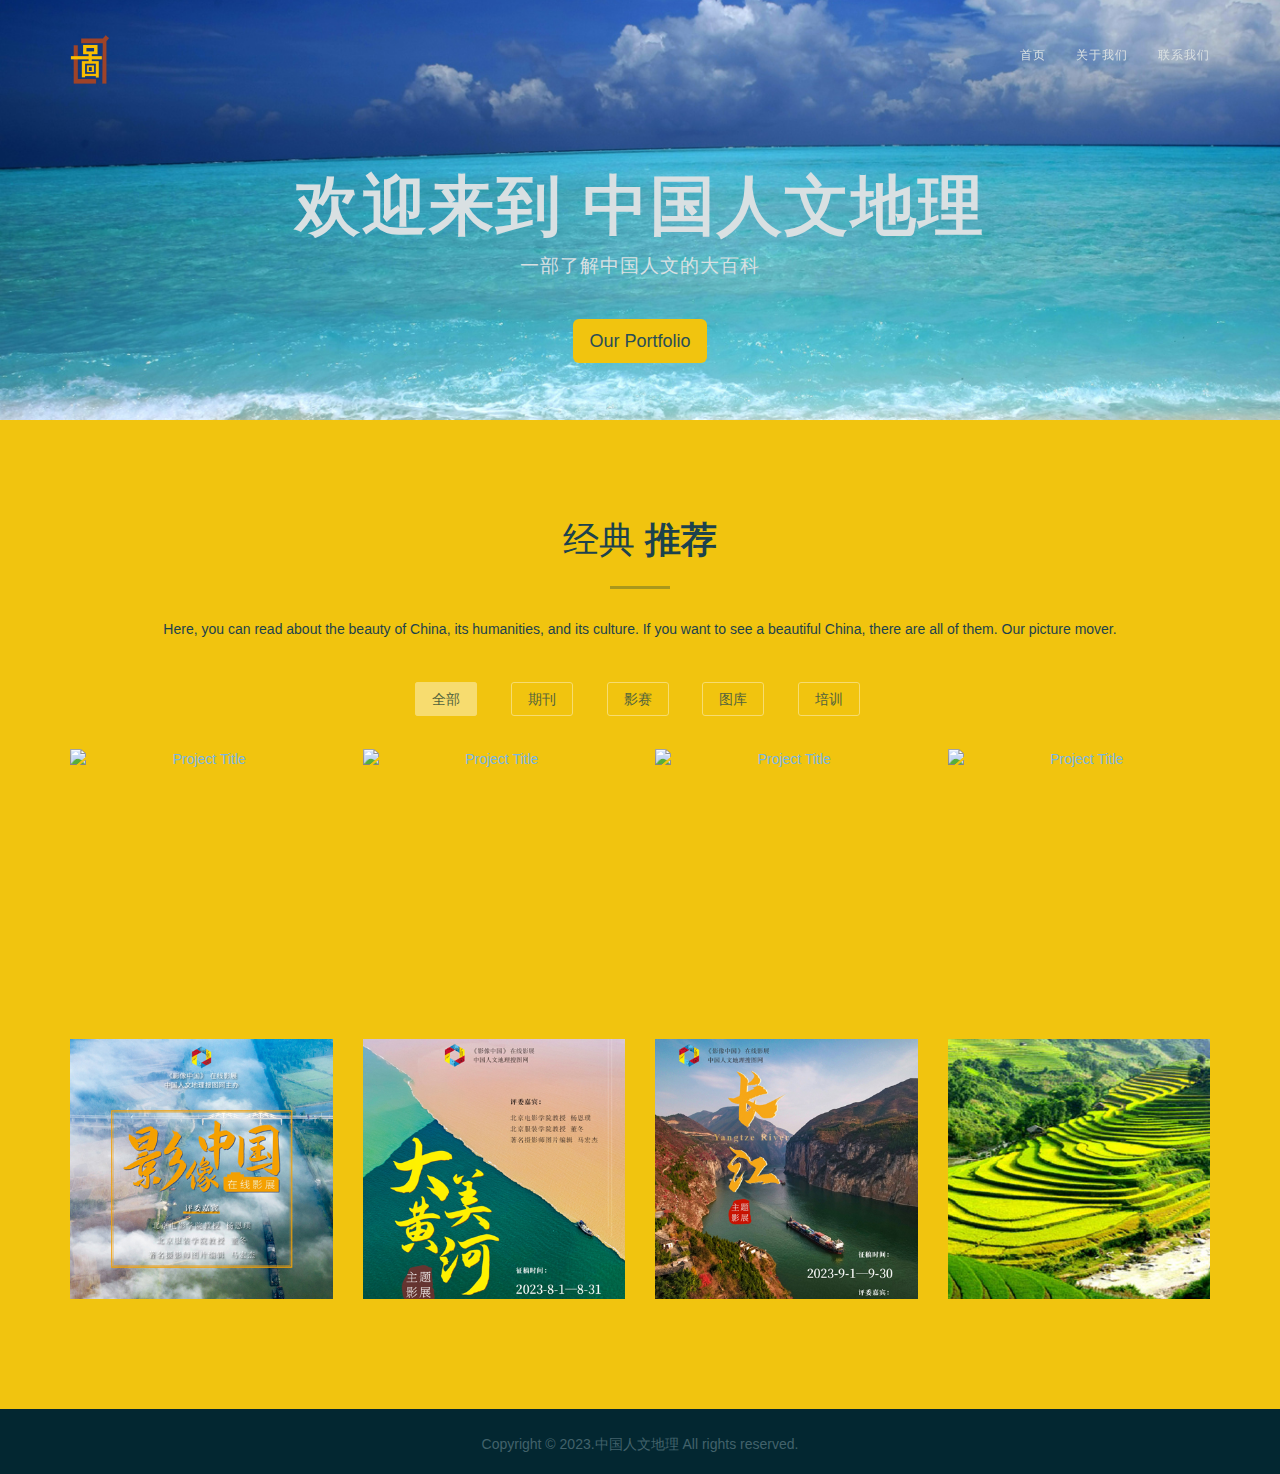
==== index.html @ 5edcfc25 "Add files via upload" ====
<!DOCTYPE html>
<html lang="en">
<head>
    <meta charset="utf-8" />
    <meta http-equiv="X-UA-Compatible" content="IE=edge" />
    <meta name="viewport" content="width=device-width, initial-scale=1" />
    <meta name="description" content="Free Responsive Html5 Templates">
    <meta name="author" content="">

    <title>中国人文地理</title>

    <!-- Bootstrap Core CSS -->
    <link href="css/bootstrap.min.css" rel="stylesheet">

    <!-- Custom CSS -->
    <link rel="stylesheet" href="css/style.css">
	<link rel="stylesheet" type="text/css" href="css/animate.min.css">
	
	<!-- Custom Fonts -->
    <link href="font-awesome/css/font-awesome.min.css" rel="stylesheet" type="text/css">
	
    <!-- HTML5 Shim and Respond.js IE8 support of HTML5 elements and media queries -->
    <!-- WARNING: Respond.js doesn't work if you view the page via file:// -->
    <!--[if lt IE 9]>
        <script src="js/html5shiv.js"></script>
        <script src="js/respond.min.js"></script>
    <![endif]-->
</head>
	
<body>
	<!-- /////////////////////////////////////////Navigation -->
    <nav id="menu" class="navbar navbar-default navbar-fixed-top">
		<div class="container"> 
			<!-- Brand and toggle get grouped for better mobile display -->
			<div class="navbar-header">
			  <button type="button" class="navbar-toggle collapsed" data-toggle="collapse" data-target="#bs-example-navbar-collapse-1"> <span class="sr-only">Toggle navigation</span> <span class="icon-bar"></span> <span class="icon-bar"></span> <span class="icon-bar"></span> </button>
			  <a class="navbar-brand" href="index.html"><i><img src="images/logo.png" style="width: 40px; height: 49px;"></i> </a> 
			</div>
			<!-- Collect the nav links, forms, and other content for toggling -->
			<div class="collapse navbar-collapse" id="bs-example-navbar-collapse-1">
			  <ul class="nav navbar-nav navbar-right" style="padding-top:10px ">
				<li><a href="index.html" class="page-scroll">首页</a></li>
				<li><a href="about.html" class="page-scroll">关于我们</a></li>
				<li><a href="contact.html" class="page-scroll">联系我们</a></li>
			  </ul>
			</div>
			<!-- /.navbar-collapse --> 
		</div>
		<!-- /.container-fluid --> 
	</nav>
	<!-- Navigation -->
	<!-- /////////////////////////////////////////Header -->
	<header class="text-center" name="home">
		<div class="intro-text">
			<h1 class="wow fadeInDown">欢迎来到 <strong><span class="color">中国人文地理</span></strong></h1>
			<p class="wow fadeInDown"  id="con1234">一部了解中国人文的大百科</p>
			<a href="#" class="btn btn-default btn-lg page-scroll wow fadeInUp" data-wow-delay="200ms">Our Portfolio</a> 
		</div>
	</header>
	<!-- Header -->
	
	<div id="page-content" class="index-page">
		<!-- ////////////Content Box 01 -->
		<section id="" class="box-content box-style text-center">
			<div class="container">
				<!--经典推荐板块标题-->
				<div class="row heading wow fadeInDown">
					<div class="col-lg-12">
						<h2>经典 <strong>推荐</strong></h2>
					  <hr>
					  <div class="clearfix"></div>
					  <p>Here, you can read about the beauty of China, its humanities, and its culture. If you want to see a beautiful China, there are all of them. Our picture mover.</p>
					</div>
				</div>
				<!--分类-->
				<div class="categories">
				  <ul class="cat">
					<li>
						<ol class="type list-inline">
							<li><a href="index.html#con1234"  class="active" style="display: no0ne;">全部</a></li>
							<li><a href="home-Journal.html#con1234">期刊</a></li>
							<li><a href="home-races.html#con1234">影赛</a></li>
							<li><a href="home-gallery.html#con1234" >图库</a></li>
							<li><a href="home-training.html#con1234" >培训</a></li>
						</ol>
					</li>
				  </ul>
				  <div class="clearfix"></div>
				</div>
				<!--内容-->
				<div class="row">
					<!--期刊-->
					<div class="col-sm-6 col-md-3 col-lg-3 dubai">
					  <div class="portfolio-item wow fadeInUp" data-wow-delay="800ms">
						<div class="hover-bg"> <a href="images/banzhuangshan.pdf" class="portfolio-link" data-toggle="modal" target="_blank">
						  <div class="hover-text">
							<h4>板状山</h4>
							点击查看详情
							<div class="clearfix"></div>
							<i class="fa fa-plus"></i> </div>
						  <img src="images/01.png" class="img-responsive" alt="Project Title"> </a>
						</div>
					  </div>
					</div>
					<div class="col-sm-6 col-md-3 col-lg-3 dubai">
					  <div class="portfolio-item wow fadeInUp" data-wow-delay="1000ms">
						<div class="hover-bg"> <a href="images/akesai.pdf" class="portfolio-link" data-toggle="modal" target="_blank">
						  <div class="hover-text">
							<h4>阿克塞</h4>
							点击查看详情
							<div class="clearfix"></div>
							<i class="fa fa-plus"></i> </div>
						  <img src="images/02.png" class="img-responsive" alt="Project Title"> </a> </div>
					  </div>
					</div>
					<div class="col-sm-6 col-md-3 col-lg-3 dubai">
					  <div class="portfolio-item wow fadeInUp" data-wow-delay="1200ms">
						<div class="hover-bg"> <a href="images/keping.pdf" class="portfolio-link" data-toggle="modal" target="_blank">
						  <div class="hover-text">
							<h4>新疆柯坪</h4>
						   点击查看详情
							<div class="clearfix"></div>
							<i class="fa fa-plus"></i> </div>
						  <img src="images/03.png" class="img-responsive" alt="Project Title"> </a> </div>
					  </div>
					  
					</div>
					<div class="col-sm-6 col-md-3 col-lg-3 dubai">
					  <div class="portfolio-item wow fadeInUp" data-wow-delay="1200ms">
						<div class="hover-bg"> <a href="images/hongjiang.pdf" class="portfolio-link" data-toggle="modal" target="_blank">
						  <div class="hover-text">
							<h4>千年洪江</h4>
						   点击查看详情
							<div class="clearfix"></div>
							<i class="fa fa-plus"></i> </div>
						  <img src="images/04.png" class="img-responsive" alt="Project Title"> </a> </div>
					  </div>
					  
					</div>
					<!--影赛-->
					<div class="col-sm-6 col-md-3 col-lg-3 maldives">
					  <div class="portfolio-item wow fadeInUp" data-wow-delay="2000ms">
						<div class="hover-bg"> <a href="https://mp.weixin.qq.com/s/OMjTREZGO7NLNb_lqwXRsg" class="portfolio-link" data-toggle="modal" target="_blank">
						  <div class="hover-text">
							<h4>影像中国</h4>
							点击查看详情
							<div class="clearfix"></div>
							<i class="fa fa-plus"></i> </div>
						  <img src="images/04.jpg" class="img-responsive" alt="Project Title"> </a> </div>
					  </div>
					</div>
					<div class="col-sm-6 col-md-3 col-lg-3 maldives">
					  <div class="portfolio-item wow fadeInUp" data-wow-delay="2200ms" >
						<div class="hover-bg"> <a href="https://mp.weixin.qq.com/s/vfjtglxXBToI_3zAjSs1XA" class="portfolio-link" data-toggle="modal" target="_blank">
						  <div class="hover-text">
							<h4>大美中国</h4>
							点击查看详情
							<div class="clearfix"></div>
							<i class="fa fa-plus"></i> </div>
						  <img src="images/05.jpg" class="img-responsive" alt="Project Title"> </a> </div>
					  </div>
					  <div class="portfolio-item wow fadeInUp" data-wow-delay="2200ms" style="display: none;">
						<div class="hover-bg"> <a href="#portfolioModal11" class="portfolio-link" data-toggle="modal">
						  <div class="hover-text">
							<h4>Project Title</h4>
							Web Design
							<div class="clearfix"></div>
							<i class="fa fa-plus"></i> </div>
						  <img src="images/11.jpg" class="img-responsive" alt="Project Title"> </a> </div>
					  </div>
					</div>
					<div class="col-sm-6 col-md-3 col-lg-3 maldives">
					  <div class="portfolio-item wow fadeInUp" data-wow-delay="2400ms" >
						<div class="hover-bg"> <a href="https://mp.weixin.qq.com/s/NT1pnvYKmKYVOS2mfL1WcQ" class="portfolio-link" data-toggle="modal" target="_blank">
						  <div class="hover-text">
							<h4>第三期人文地理影像展开始啦</h4>
							点击查看详情
							<div class="clearfix"></div>
							<i class="fa fa-plus"></i> </div>
						  <img src="images/06.jpg" class="img-responsive" alt="Project Title"> </a> </div>
					  </div>
						
					  <div class="portfolio-item wow fadeInUp" data-wow-delay="2400ms" style="display: none;">
						<div class="hover-bg"> <a href="#portfolioModal12" class="portfolio-link" data-toggle="modal">
						  <div class="hover-text">
							<h4>Project Title</h4>
							Web Design
							<div class="clearfix"></div>
							<i class="fa fa-plus"></i> </div>
						  <img src="images/12.jpg" class="img-responsive" alt="Project Title"> </a> </div>
					  </div>
					</div>
					<!--77-->
					<div class="col-sm-6 col-md-3 col-lg-3 sapa">
					  <div class="portfolio-item wow fadeInUp" data-wow-delay="1400ms">
						<div class="hover-bg"> <a href="#portfolioModal7" class="portfolio-link" data-toggle="modal">
						  <div class="hover-text">
							<h4>Project Title</h4>
							App Development, Branding
							<div class="clearfix"></div>
							<i class="fa fa-plus"></i> </div>
						  <img src="images/07.jpg" class="img-responsive" alt="Project Title"> </a> </div>
					  </div>
					</div>
				</div>
			</div>
		</section>
	</div>
	<!-- /////////////////////////////////////////Footer -->
	<footer>
		<div id="footer">
			<div class="container">
				<p>Copyright &copy; 2023.中国人文地理  All rights reserved.</p>
			</div>
		</div>
	</footer>
	<!-- Footer -->
	
	<!-- Portfolio Modal 7 -->
<div class="portfolio-modal modal fade" id="portfolioModal7" tabindex="-1" role="dialog" aria-hidden="true">
  <div class="modal-content">
    <div class="close-modal" data-dismiss="modal">
      <div class="lr">
        <div class="rl"> </div>
      </div>
    </div>
    <div class="container">
      <div class="row">
        <div class="col-lg-8 col-lg-offset-2">
          <div class="modal-body"> 
            <!-- Project Details Go Here -->
            <h2>Project Title</h2>
            <p class="item-intro">Lorem ipsum dolor sit amet consectetur.</p>
            <img class="img-responsive img-centered" src="images/07-preview.jpg" alt="">
            <p>Lorem ipsum dolor sit amet, sea essent iisque iudicabit te, pro no justo delicata inimicus, et oblique docendi laboramus eum. Ei minim fabulas pertinacia pro, graeco urbanitas reformidans quo id. Error congue tacimates ei vis, facer facete ius cu, audiam prodesset pri ut. Id semper fuisset vel, has dolorum menandri eu.</p>
            <ul class="list-inline">
              <li><strong>Client</strong>: John Doe</li>
              <li><strong>Category</strong>: Web Design</li>
            </ul>
            <button type="button" class="btn btn-primary" data-dismiss="modal"><i class="fa fa-times"></i> Close Project</button>
          </div>
        </div>
      </div>
    </div>
  </div>
</div>
	
	<!-- jQuery (necessary for Bootstrap's JavaScript plugins) --> 
<script type="text/javascript" src="js/jquery-2.1.1.js"></script> 
<!-- Include all compiled plugins (below), or include individual files as needed --> 
<script type="text/javascript" src="js/--bootstrap.min.js"></script> 
<script type="text/javascript" src="js/--SmoothScroll.js"></script> 
<script type="text/javascript" src="js/--wow.min.js"></script> 
<script type="text/javascript" src="js/jquery.isotope.js"></script> 
<script type="text/javascript" src="js/main.js"></script>

</body>
</html>
---- css/style.css ----
@import url(http://fonts.googleapis.com/css?family=Rock+Salt);
 @import url(http://fonts.googleapis.com/css?family=Dancing+Script);
 /* ---------------------------------------------------------------------------- */
/* ------------------------------------Html-Body------------------------------- */
/* ---------------------------------------------------------------------------- */
html, body {width:100%; padding:0; margin:0;}
body {color: #1c424d;font-family: "Roboto Slab","Helvetica Neue",Helvetica,Arial,sans-serif;}

/* ---------------------------------------------------------------------------- */
/* ---------------------------------------------------------------------------- */
/* ---------------------------------------------------------------------------- */
html { -webkit-text-size-adjust: none;}
.video embed,.video object,.video iframe { width: 100%;  height: auto;}
img{max-width:100%;	height: auto;width: auto\9; /* ie8 */}

a {color: #79b6e4;-webkit-transition: all .2s ease-in-out;-moz-transition: all .2s ease-in-out;transition: all .2s ease-in-out;}
a:hover, a:focus {
	text-decoration: none;
	color: #f1c40f;
}

h1 {font-weight: 700;}
h1 strong {font-weight: 900;}
h2 {font-size: 36px;margin: 0;}
h3 {font-size: 16px;font-weight: 700;}
h5 {text-transform: uppercase;font-weight: 700;line-height: 20px;}

h1,
h2,
h3,
h4,
h5,
h6 {text-transform: uppercase;font-family: Montserrat,"Helvetica Neue",Helvetica,Arial,sans-serif;font-weight: 700;}

ul, ol {list-style: none;}

input:not([type]), input[type="color"], input[type="email"], input[type="number"], input[type="password"], input[type="tel"], input[type="url"], input[type="text"], input[type="search"], textarea, .form-control, select {
    border-radius: 0 0 0 0;
    box-shadow: none;
    color: #333;
    display: block;
    font-size: 15px;
    font-weight: normal;
    height: 40px;
    line-height: 1.2;
    margin: 10px 0;
    outline: medium none;
    padding: 7px 10px 4px;
    transition: border-color 0.2s ease-in-out 0s, color 0.2s ease-in-out 0s;
    width: 100%;
	background-color: transparent;
    border: 2px solid #444444;
}

.img-centered {margin: 0 auto;}
.tlinks{text-indent:-9999px;height:0;line-height:0;font-size:0;overflow:hidden;}
.clear{content: "\0020"; display: block; height: 0; clear: both; visibility: hidden; }
.clearfix:after, .clearfix:before{clear: both; content: '\0020'; display: block; visibility: hidden; width: 0; height: 0;}

/* --Line-- */
hr {height: 3px;width: 60px;position: relative;background: #626a29;border: 0;margin-bottom: 30px;}


/* ---------------------------------------------------------------------------- */
/* ---------------------------------Header+Nav--------------------------------- */
/* ---------------------------------------------------------------------------- */
#menu {padding: 20px;transition: all 0.8s;}
#menu.navbar-default {background-color: rgba(248, 248, 248, 0);border: none;}
#menu a.navbar-brand {text-transform: uppercase;font-size: 22px;color: #d9e0e2;font-weight: 700;letter-spacing: 1px;}
#menu a.navbar-brand i.fa {color: #f3ca27;}
#menu.navbar-default .navbar-nav > li > a {text-transform: uppercase;color: #d9e0e2;font-size: 12px;letter-spacing: 1px;}
#menu.navbar-default .navbar-nav > li > a:hover {color: #f3ca27;}
.on {background-color: #032731 !important;padding: 0 !important;}

.navbar-default .navbar-nav > .active > a, 
.navbar-default .navbar-nav > .active > a:hover, 
.navbar-default .navbar-nav > .active > a:focus {color: #f3ca27 !important;background-color: transparent;}
.navbar-toggle {border-radius: 0;}

.navbar-default .navbar-toggle:hover, 
.navbar-default .navbar-toggle:focus {background-color: #f3ca27;border: none;}
.navbar-default .navbar-toggle:hover>.icon-bar {background-color: #FFF;}

/* Home Style */
header {background: url(../images/header-bg.jpg) no-repeat center center;background-size: cover;color: #d9e0e2;position: relative;height: 420px;}
header p {color: #d9e0e2;font-size: 19px;margin-bottom: 40px;text-transform: uppercase;letter-spacing: 1px;}
.intro-text {position: relative;padding-top: 150px;padding-right: 0;padding-left: 0;padding-bottom: 50px;}
.intro-text h1 {font-size: 65px;text-transform: uppercase;color: #d9e0e2;letter-spacing: 2px;}	

/* ---------------------------------------------------------------------------- */
/* -------------------------------------Content-------------------------------- */
/* ---------------------------------------------------------------------------- */
#page-content{}
#page-content.index-page {}

/* ---HomePage--- */
.box-content,
article {padding: 100px 0;}
.heading{padding: 20px 0 30px;}
.heading h2{font-weight: 400;margin-bottom: 26px;}

.box-content.box-style {}
.box-content.box-style{padding: 80px 0;background: #F1C40F;}
.box-content.box-style i.fa {font-size: 30px;padding: 5px;color: #f1c40f;}
.box-content.box-style hr {background: #a9971c;}

/* ---------------------------------------------------------------------------- */
/* ------------------------------Welcome(box-1)------------------------------- */
/* ---------------------------------------------------------------------------- */

.categories {padding-bottom: 30px;text-align: center;}

ul.cat{margin: 0;padding: 0;}
ul.cat li {display: inline-block;}
ol.type li {margin: 10px 0 10px 20px;}
ol.type li:first-child {margin-left: 0;}
ol.type li a {color: #51633d;border: 1px solid #f7dc6f;padding: 8px 16px;border-radius: 3px;}
ol.type li a.active {background: #f7dc6f;}
ol.type li a:hover {background: #f7dc6f;}

.isotope-item {z-index: 2}
.isotope-hidden.isotope-item {z-index: 1}
.isotope, .isotope .isotope-item {-webkit-transition-duration: 0.8s;-moz-transition-duration: 0.8s;transition-duration: 0.8s;}
.isotope-item {margin-right: -1px;-webkit-backface-visibility: hidden;backface-visibility: hidden;}
.isotope {-webkit-backface-visibility: hidden;backface-visibility: hidden;-webkit-transition-property: height, width;-moz-transition-property: height, width;transition-property: height, width;}
.isotope .isotope-item {-webkit-backface-visibility: hidden;backface-visibility: hidden;-webkit-transition-property: -webkit-transform, opacity;-moz-transition-property: -moz-transform, opacity;transition-property: transform, opacity;}


.hover-bg .hover-text {position: absolute;text-align: center;margin: 0 auto;color: #c0cbce;background: rgba(3, 46, 58, 0.8);padding: 25% 0;height: 100%;width: 100%;opacity: 0;transition: all 0.5s;}
.hover-bg .hover-text>h4 {opacity: 0;-webkit-transform: translateY(100%);transform: translateY(100%);transition: all 0.3s;font-size: 20px;}
.hover-bg:hover .hover-text>h4 {opacity: 1;-webkit-backface-visibility: hidden;-webkit-transform: translateY(0);transform: translateY(0);}
.hover-bg .hover-text>i {opacity: 0;-webkit-transform: translateY(0);transform: translateY(0);transition: all 0.3s;}
.hover-bg:hover .hover-text>i {opacity: 1;-webkit-backface-visibility: hidden;-webkit-transform: translateY(100%);transform: translateY(100%);}
.hover-bg:hover .hover-text {opacity: 1;}
.portfolio-modal .modal-content {padding: 100px 0;min-height: 100%;border: 0;border-radius: 0;text-align: center;background-clip: border-box;-webkit-box-shadow: none;box-shadow: none;background: #f1c40f;}
.portfolio-item {margin-bottom: 30px;}
.portfolio-item .hover-bg {height: 260px;overflow: hidden;position: relative;}
.portfolio-modal .modal-content h2 {margin-bottom: 15px;font-size: 2.5em;}
.portfolio-modal .modal-content p {margin-bottom: 30px;}
.portfolio-modal .modal-content p.item-intro {margin: 10px 0 30px;font-size: 14px;font-style: italic;}
.portfolio-modal .modal-content ul.list-inline {margin-top: 0;margin-bottom: 30px;}
.portfolio-modal .modal-content img {margin-bottom: 30px;}
.portfolio-modal .close-modal {position: absolute;top: 25px;right: 25px;width: 75px;height: 75px;background-color: transparent;cursor: pointer;}
.portfolio-modal .close-modal:hover {opacity: .3;}
.portfolio-modal .close-modal .lr {z-index: 1051;width: 1px;height: 75px;margin-left: 35px;background-color: #222;-webkit-transform: rotate(45deg);-ms-transform: rotate(45deg);transform: rotate(45deg);}
.portfolio-modal .close-modal .lr .rl {z-index: 1052;width: 1px;height: 75px;background-color: #222;-webkit-transform: rotate(90deg);-ms-transform: rotate(90deg);transform: rotate(90deg);}
.portfolio-modal .btn-primary {color: #a7b6ba;background-color: #1d434e;border-color: #1d434e;}
.portfolio-modal .btn-primary:hover, 
.portfolio-modal .btn-primary:focus, 
.portfolio-modal .btn-primary.focus, 
.portfolio-modal .btn-primary:active, 
.portfolio-modal .btn-primary.active {color: #a7b6ba;background-color: #032e3a;border-color: #032e3a;}

/* ----------------- */
/* ---MainContent--- */
#main-content {background: #fff;}

article{padding: 70px 0 70px;}
article:after, article:before{clear: both; content: '\0020'; display: block; visibility: hidden; width: 0; height: 0;}
article img{max-height: 400px;width: 100%; border: none;}
article .art-header{}
article .art-content{padding: 40px ;}
article .art-content blockquote {border-left: 3px solid #1c7791;font-size: 18px;margin: 0 50px;font-style: italic;color: #666;padding-left: 20px;}
article .art-content ol {float: left;text-align: justify;margin: 10px 50px;font-size: 16px;list-style-type: circle;}

article .entry-title {margin: 0 0 20px;text-align: center;}
article  h1.entry-title{line-height: 1.2;font-size: 38px;}
article h2{line-height: 1.1;font-size: 20px;margin: 0;}
article .info a{ color: #BE0A0A;}
article .info a:hover{ text-decoration: underline;}
/* ---------------------------------------------------------------------------- */
/* -------------------------------------Footer--------------------------------- */
/* ---------------------------------------------------------------------------- */
#footer {background: #032731;padding: 15px 0 10px 0;color: #42626b;text-align: center;}
#footer p {margin-top: 10px;}

/* ---------------------------------------------------------------------------- */
/* ------------------------------------Button---------------------------------- */
/* ---------------------------------------------------------------------------- */
.btn:active,
.btn.active {background-image: none;outline: 0;-webkit-box-shadow: none;box-shadow: none;}

a:focus, 
.btn:focus, 
.btn:active:focus, 
.btn.active:focus, 
.btn.focus, 
.btn:active.focus, 
.btn.active.focus {outline: none;outline-offset: none;}

.btn-default {color: #294d57;font-family: 'Open Sans', sans-serif;background-color: #f1c40f;border: 0;margin: 0 8px;font-size: 18px;transition: all 0.5s;}
.btn-default:hover, 
.btn-default:focus, 
.btn-default.focus, 
.btn-default:active, 
.btn-default.active {background-color: #c1a618;}

/* ---------------------------------------------------------------------------- */
/* -------------------------------------Contact-------------------------------- */
/* ---------------------------------------------------------------------------- */
#contact_form {padding:25px;}

#ff label {cursor:pointer;margin:px 0;display:block;font-weight:bold;}
#ff input {display:block;width:100%;color:#000;padding:10px;margin: 5px 0 25px 0;}
#ff textarea {display:block;width:100%;height:180px;background-color:#fff; color:#000;padding:10px;margin: 5px 0 25px 0;}

#ff .sendButton {border: none;cursor:pointer;background-color: #000;-webkit-border-radius:3px;-moz-border-radius:3px;border-radius:3px;;width:100px;color:#ffffff;}
#ff .sendButton:hover {background-color: #333;}

/* ---------------------------------------------------------------------------- */
/* --------------------------------Google-Map---------------------------------- */
/* ---------------------------------------------------------------------------- */
.maps iframe{
    pointer-events: none;
}

/* ---------------------------------------------------------------------------- */
/* --------------------------------Responsive---------------------------------- */
/* ---------------------------------------------------------------------------- */
@media (max-width: 768px) {
	.content {
		padding: 40% 0 0;
	}
	header p {font-size: 15px;margin-bottom: 30px;}
.intro-text {position: relative;padding-top: 120px;padding-bottom: 40px;}
.intro-text h1 {font-size: 45px;}	
}

@media (max-width: 603px) {
	#menu.navbar-default {
		background-color: rgba(0, 0, 0, 0.7);
	}
	.hover-bg .hover-text {
		padding: 12% 10%;
	}
}

@media (max-width: 360px) {
	.hover-bg .hover-text {
		padding: 22% 10%;
	}
}
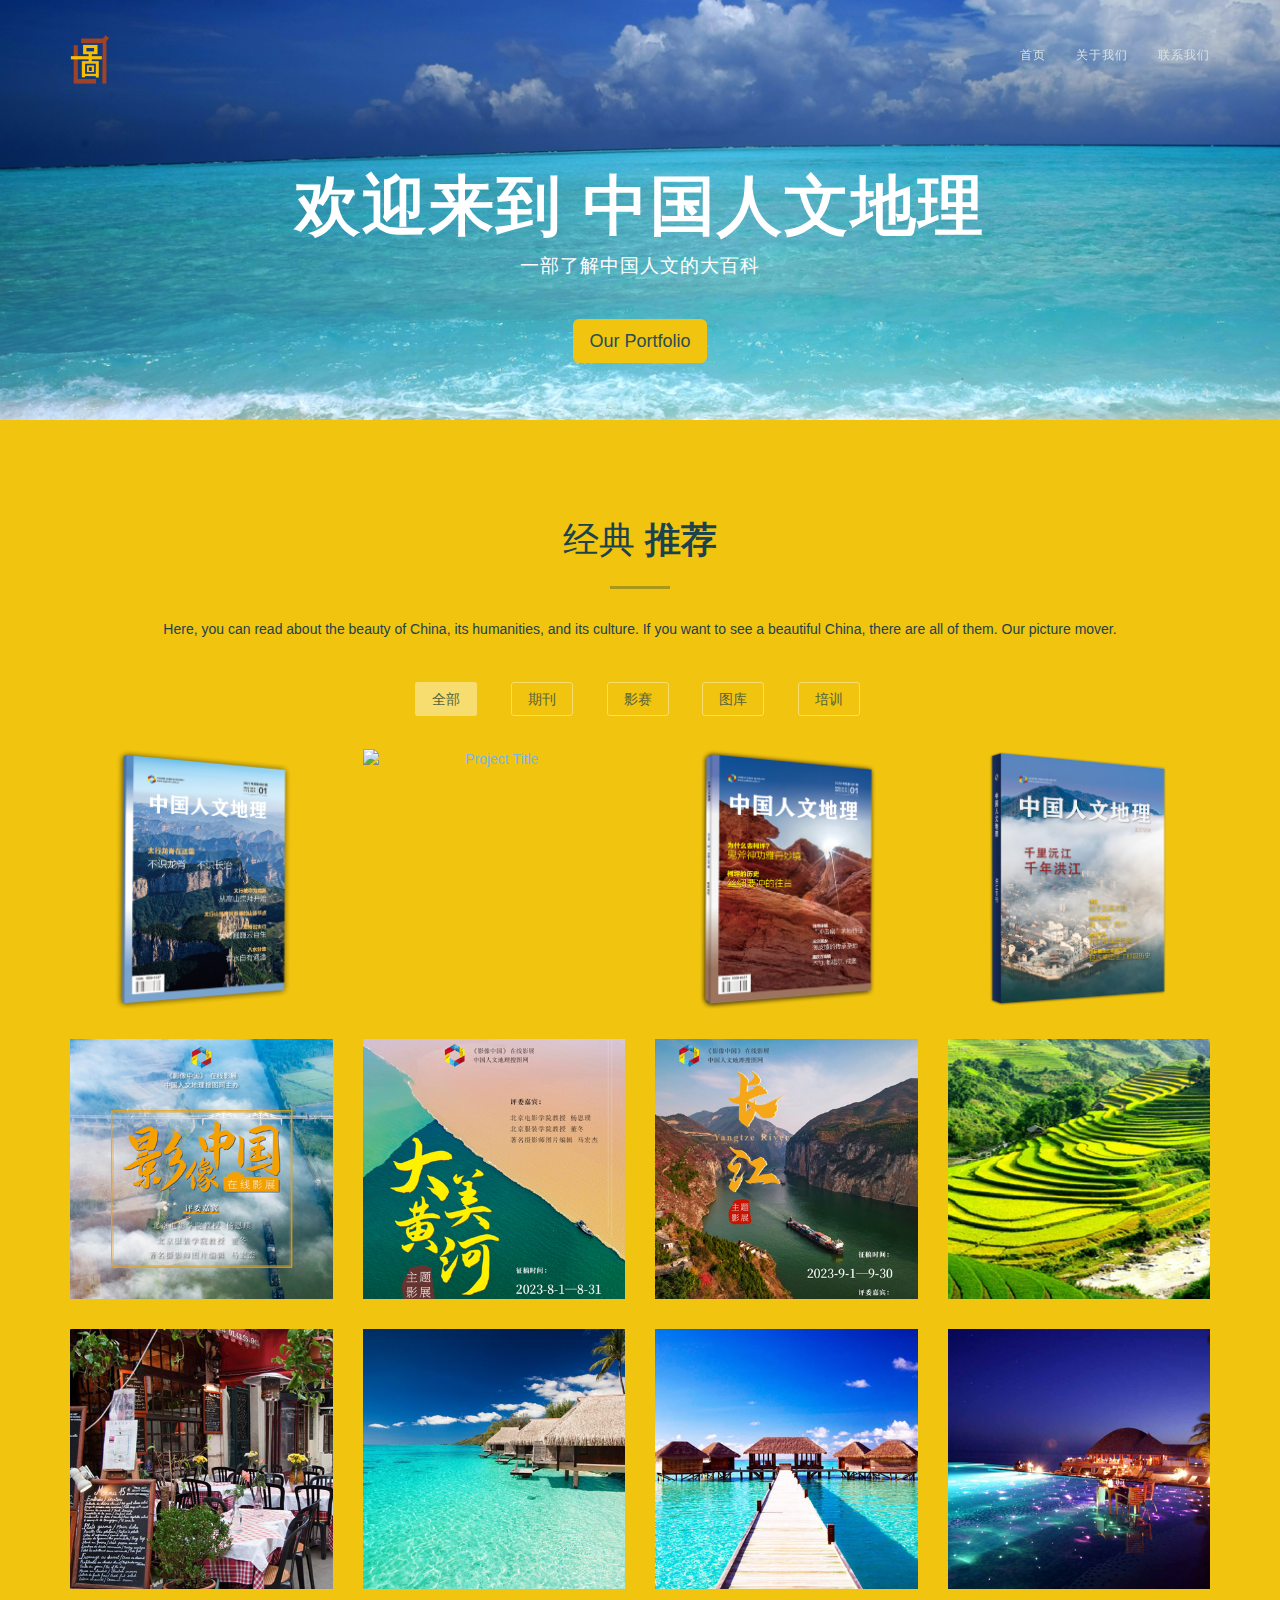
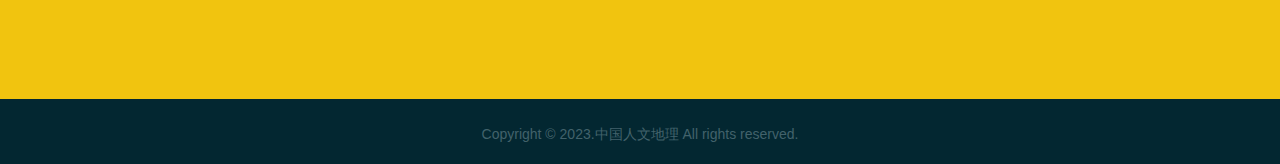
==== commit ab39aa9a: "Add files via upload" ====
--- a/index.html
+++ b/index.html
@@ -202,6 +202,54 @@
 						  <img src="images/07.jpg" class="img-responsive" alt="Project Title"> </a> </div>
 					  </div>
 					</div>
+					<!--图库-->
+					<div class="col-sm-6 col-md-3 col-lg-3 dubai">
+					  <div class="portfolio-item wow fadeInUp" data-wow-delay="800ms">
+						<div class="hover-bg"> <a href="https://www.sophoto.com.cn/" class="portfolio-link" data-toggle="modal" target="_blank">
+						  <div class="hover-text">
+							<h4>中国的海</h4>
+							点击查看详情
+							<div class="clearfix"></div>
+							<i class="fa fa-plus"></i> </div>
+						  <img src="images/09.jpg" class="img-responsive" alt="Project Title"> </a>
+						</div>
+					  </div>
+					</div>
+					<div class="col-sm-6 col-md-3 col-lg-3 dubai">
+					  <div class="portfolio-item wow fadeInUp" data-wow-delay="1000ms">
+						<div class="hover-bg"> <a href="https://www.sophoto.com.cn/" class="portfolio-link" data-toggle="modal" target="_blank">
+						  <div class="hover-text">
+							<h4>中国的山</h4>
+							点击查看详情
+							<div class="clearfix"></div>
+							<i class="fa fa-plus"></i> </div>
+						  <img src="images/10.jpg" class="img-responsive" alt="Project Title"> </a> </div>
+					  </div>
+					</div>
+					<div class="col-sm-6 col-md-3 col-lg-3 dubai">
+					  <div class="portfolio-item wow fadeInUp" data-wow-delay="1200ms">
+						<div class="hover-bg"> <a href="https://www.sophoto.com.cn/" class="portfolio-link" data-toggle="modal" target="_blank">
+						  <div class="hover-text">
+							<h4>中国的人</h4>
+						   点击查看详情
+							<div class="clearfix"></div>
+							<i class="fa fa-plus"></i> </div>
+						  <img src="images/11.jpg" class="img-responsive" alt="Project Title"> </a> </div>
+					  </div>
+					  
+					</div>
+					<div class="col-sm-6 col-md-3 col-lg-3 dubai">
+					  <div class="portfolio-item wow fadeInUp" data-wow-delay="1200ms">
+						<div class="hover-bg"> <a href="https://www.sophoto.com.cn/" class="portfolio-link" data-toggle="modal" target="_blank">
+						  <div class="hover-text">
+							<h4>世界的人</h4>
+						   点击查看详情
+							<div class="clearfix"></div>
+							<i class="fa fa-plus"></i> </div>
+						  <img src="images/12.jpg" class="img-responsive" alt="Project Title"> </a> </div>
+					  </div>
+					  
+					</div>
 				</div>
 			</div>
 		</section>
@@ -248,11 +296,11 @@
 	<!-- jQuery (necessary for Bootstrap's JavaScript plugins) --> 
 <script type="text/javascript" src="js/jquery-2.1.1.js"></script> 
 <!-- Include all compiled plugins (below), or include individual files as needed --> 
-<script type="text/javascript" src="js/--bootstrap.min.js"></script> 
-<script type="text/javascript" src="js/--SmoothScroll.js"></script> 
+<script type="text/javascript" src="js/bootstrap.min.js"></script> 
+<script type="text/javascript" src="js/SmoothScroll.js"></script> 
 <script type="text/javascript" src="js/--wow.min.js"></script> 
 <script type="text/javascript" src="js/jquery.isotope.js"></script> 
-<script type="text/javascript" src="js/main.js"></script>
+<script type="text/javascript" src="js/--main.js"></script>
 
 </body>
 </html>
--- a/css/style.css
+++ b/css/style.css
@@ -83,9 +83,9 @@
 
 /* Home Style */
 header {background: url(../images/header-bg.jpg) no-repeat center center;background-size: cover;color: #d9e0e2;position: relative;height: 420px;}
-header p {color: #d9e0e2;font-size: 19px;margin-bottom: 40px;text-transform: uppercase;letter-spacing: 1px;}
+header p {color: #fff;font-size: 19px;margin-bottom: 40px;text-transform: uppercase;letter-spacing: 1px;}
 .intro-text {position: relative;padding-top: 150px;padding-right: 0;padding-left: 0;padding-bottom: 50px;}
-.intro-text h1 {font-size: 65px;text-transform: uppercase;color: #d9e0e2;letter-spacing: 2px;}	
+.intro-text h1 {font-size: 65px;text-transform: uppercase;color: #fff;letter-spacing: 2px;}	
 
 /* ---------------------------------------------------------------------------- */
 /* -------------------------------------Content-------------------------------- */
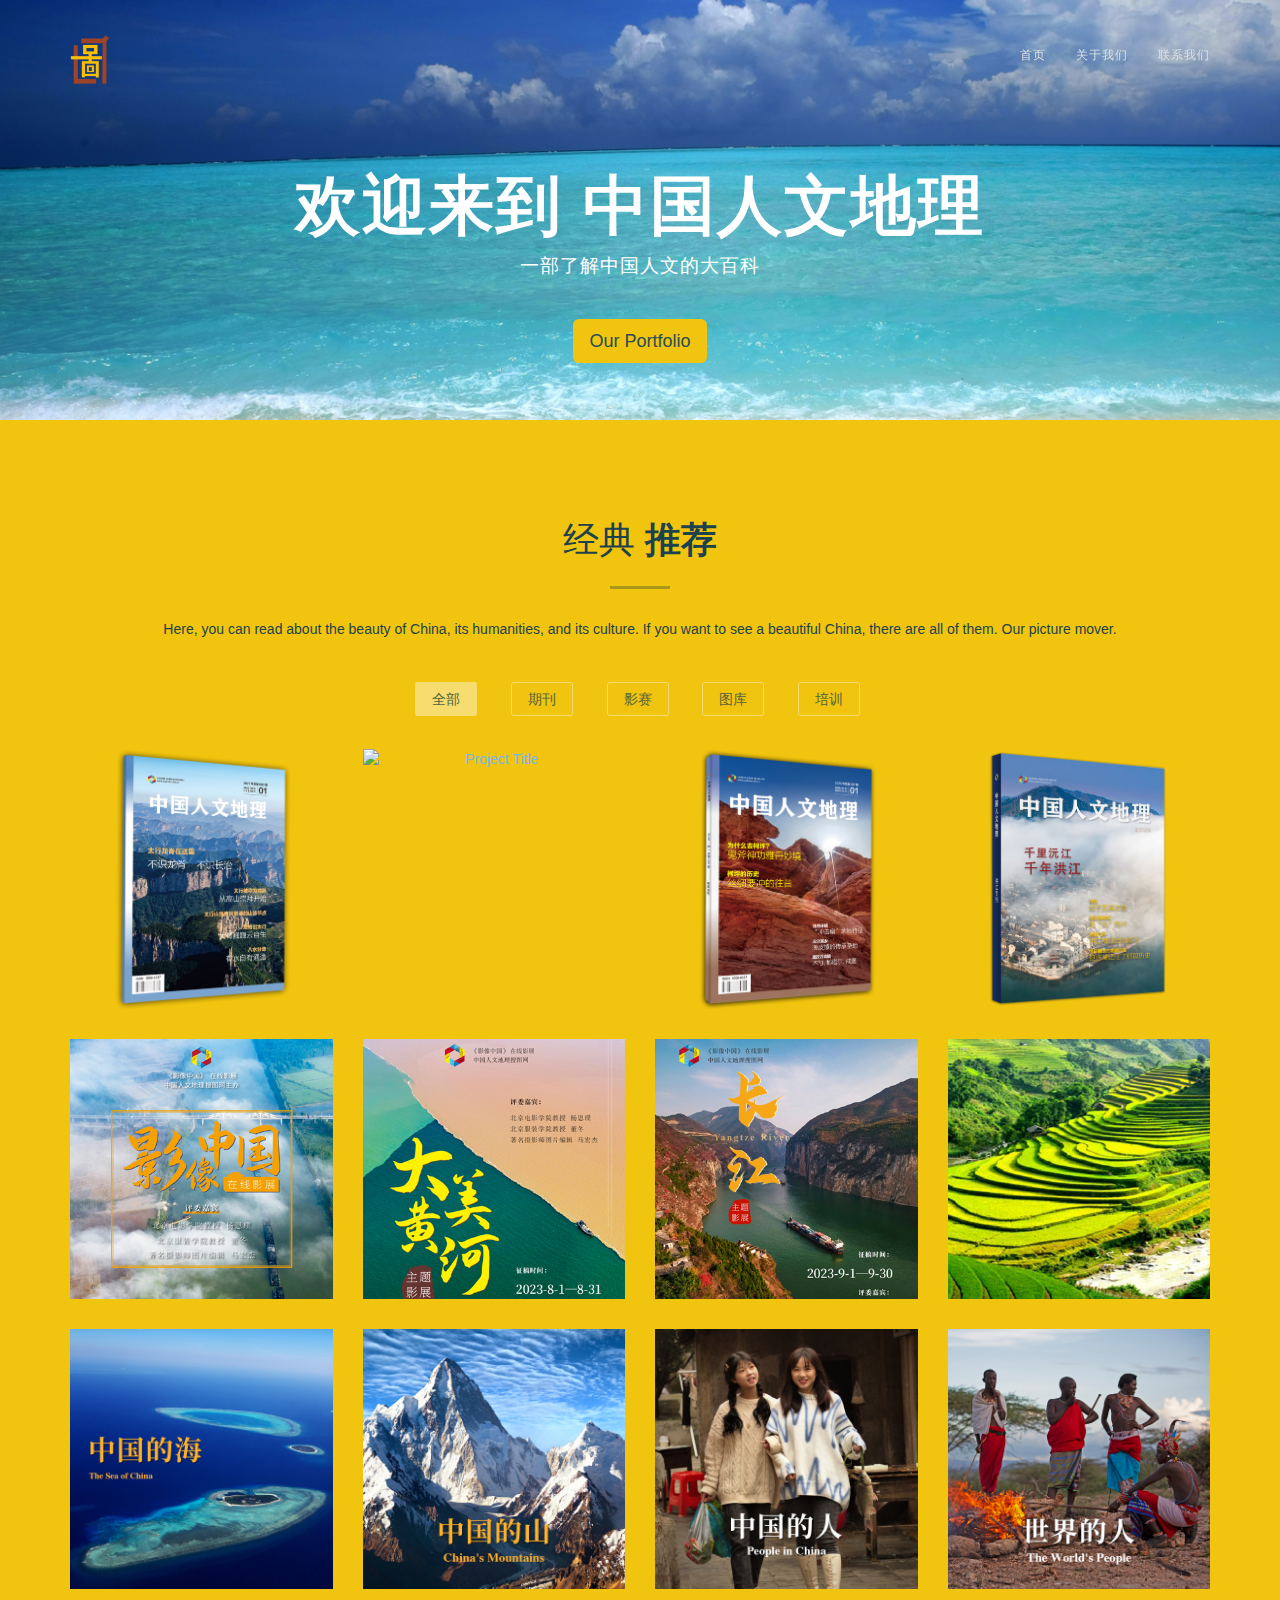
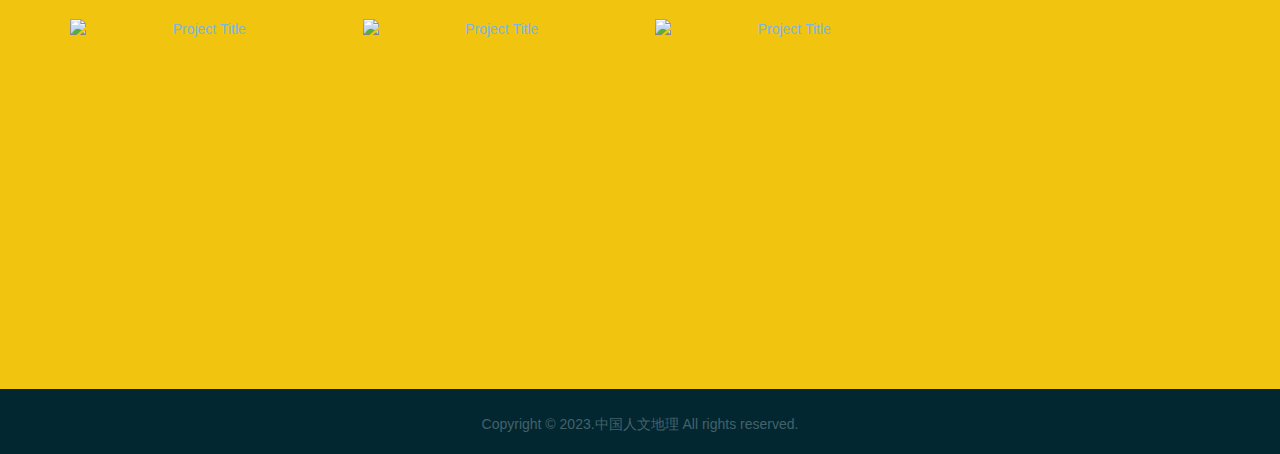
==== commit f0787b25: "Add files via upload" ====
--- a/index.html
+++ b/index.html
@@ -160,10 +160,10 @@
 						  <img src="images/05.jpg" class="img-responsive" alt="Project Title"> </a> </div>
 					  </div>
 					  <div class="portfolio-item wow fadeInUp" data-wow-delay="2200ms" style="display: none;">
-						<div class="hover-bg"> <a href="#portfolioModal11" class="portfolio-link" data-toggle="modal">
-						  <div class="hover-text">
-							<h4>Project Title</h4>
-							Web Design
+						<div class="hover-bg"> <a href="https://mp.weixin.qq.com/s/HiNTpUqnMGRpNOUClK421g" class="portfolio-link" data-toggle="modal" target="_blank">
+						  <div class="hover-text">
+							<h4>第三期人文地理影像展开始啦</h4>
+							点击查看详情
 							<div class="clearfix"></div>
 							<i class="fa fa-plus"></i> </div>
 						  <img src="images/11.jpg" class="img-responsive" alt="Project Title"> </a> </div>
@@ -173,22 +173,13 @@
 					  <div class="portfolio-item wow fadeInUp" data-wow-delay="2400ms" >
 						<div class="hover-bg"> <a href="https://mp.weixin.qq.com/s/NT1pnvYKmKYVOS2mfL1WcQ" class="portfolio-link" data-toggle="modal" target="_blank">
 						  <div class="hover-text">
-							<h4>第三期人文地理影像展开始啦</h4>
+							<h4>中国海洋</h4>
 							点击查看详情
 							<div class="clearfix"></div>
 							<i class="fa fa-plus"></i> </div>
 						  <img src="images/06.jpg" class="img-responsive" alt="Project Title"> </a> </div>
 					  </div>
 						
-					  <div class="portfolio-item wow fadeInUp" data-wow-delay="2400ms" style="display: none;">
-						<div class="hover-bg"> <a href="#portfolioModal12" class="portfolio-link" data-toggle="modal">
-						  <div class="hover-text">
-							<h4>Project Title</h4>
-							Web Design
-							<div class="clearfix"></div>
-							<i class="fa fa-plus"></i> </div>
-						  <img src="images/12.jpg" class="img-responsive" alt="Project Title"> </a> </div>
-					  </div>
 					</div>
 					<!--77-->
 					<div class="col-sm-6 col-md-3 col-lg-3 sapa">
@@ -249,6 +240,41 @@
 						  <img src="images/12.jpg" class="img-responsive" alt="Project Title"> </a> </div>
 					  </div>
 					  
+					</div>
+					<!--培训-->
+					<div class="col-sm-6 col-md-3 col-lg-3 dubai">
+					  <div class="portfolio-item wow fadeInUp" data-wow-delay="800ms">
+						<div class="hover-bg"> <a href="javascript:void()" class="portfolio-link" data-toggle="modal" target="_blank">
+						  <div class="hover-text">
+							<h4>国际培训交流</h4>
+							点击查看详情
+							<div class="clearfix"></div>
+							<i class="fa fa-plus"></i> </div>
+						  <img src="images/training-01.jpg" class="img-responsive" alt="Project Title"> </a>
+						</div>
+					  </div>
+					</div>
+					<div class="col-sm-6 col-md-3 col-lg-3 dubai">
+					  <div class="portfolio-item wow fadeInUp" data-wow-delay="1000ms">
+						<div class="hover-bg"> <a href="javascript:void()" class="portfolio-link" data-toggle="modal" target="_blank">
+						  <div class="hover-text">
+							<h4>西沙摄影培训团</h4>
+							点击查看详情
+							<div class="clearfix"></div>
+							<i class="fa fa-plus"></i> </div>
+						  <img src="images/training-02.jpg" class="img-responsive" alt="Project Title"> </a> </div>
+					  </div>
+					</div>
+					<div class="col-sm-6 col-md-3 col-lg-3 dubai">
+					  <div class="portfolio-item wow fadeInUp" data-wow-delay="1000ms">
+						<div class="hover-bg"> <a href="Antarctica.html" class="portfolio-link"  target="_blank">
+						  <div class="hover-text">
+							<h4>南极摄影培训团</h4>
+							点击查看详情
+							<div class="clearfix"></div>
+							<i class="fa fa-plus"></i> </div>
+						  <img src="images/training-03.jpg" class="img-responsive" alt="Project Title"> </a> </div>
+					  </div>
 					</div>
 				</div>
 			</div>
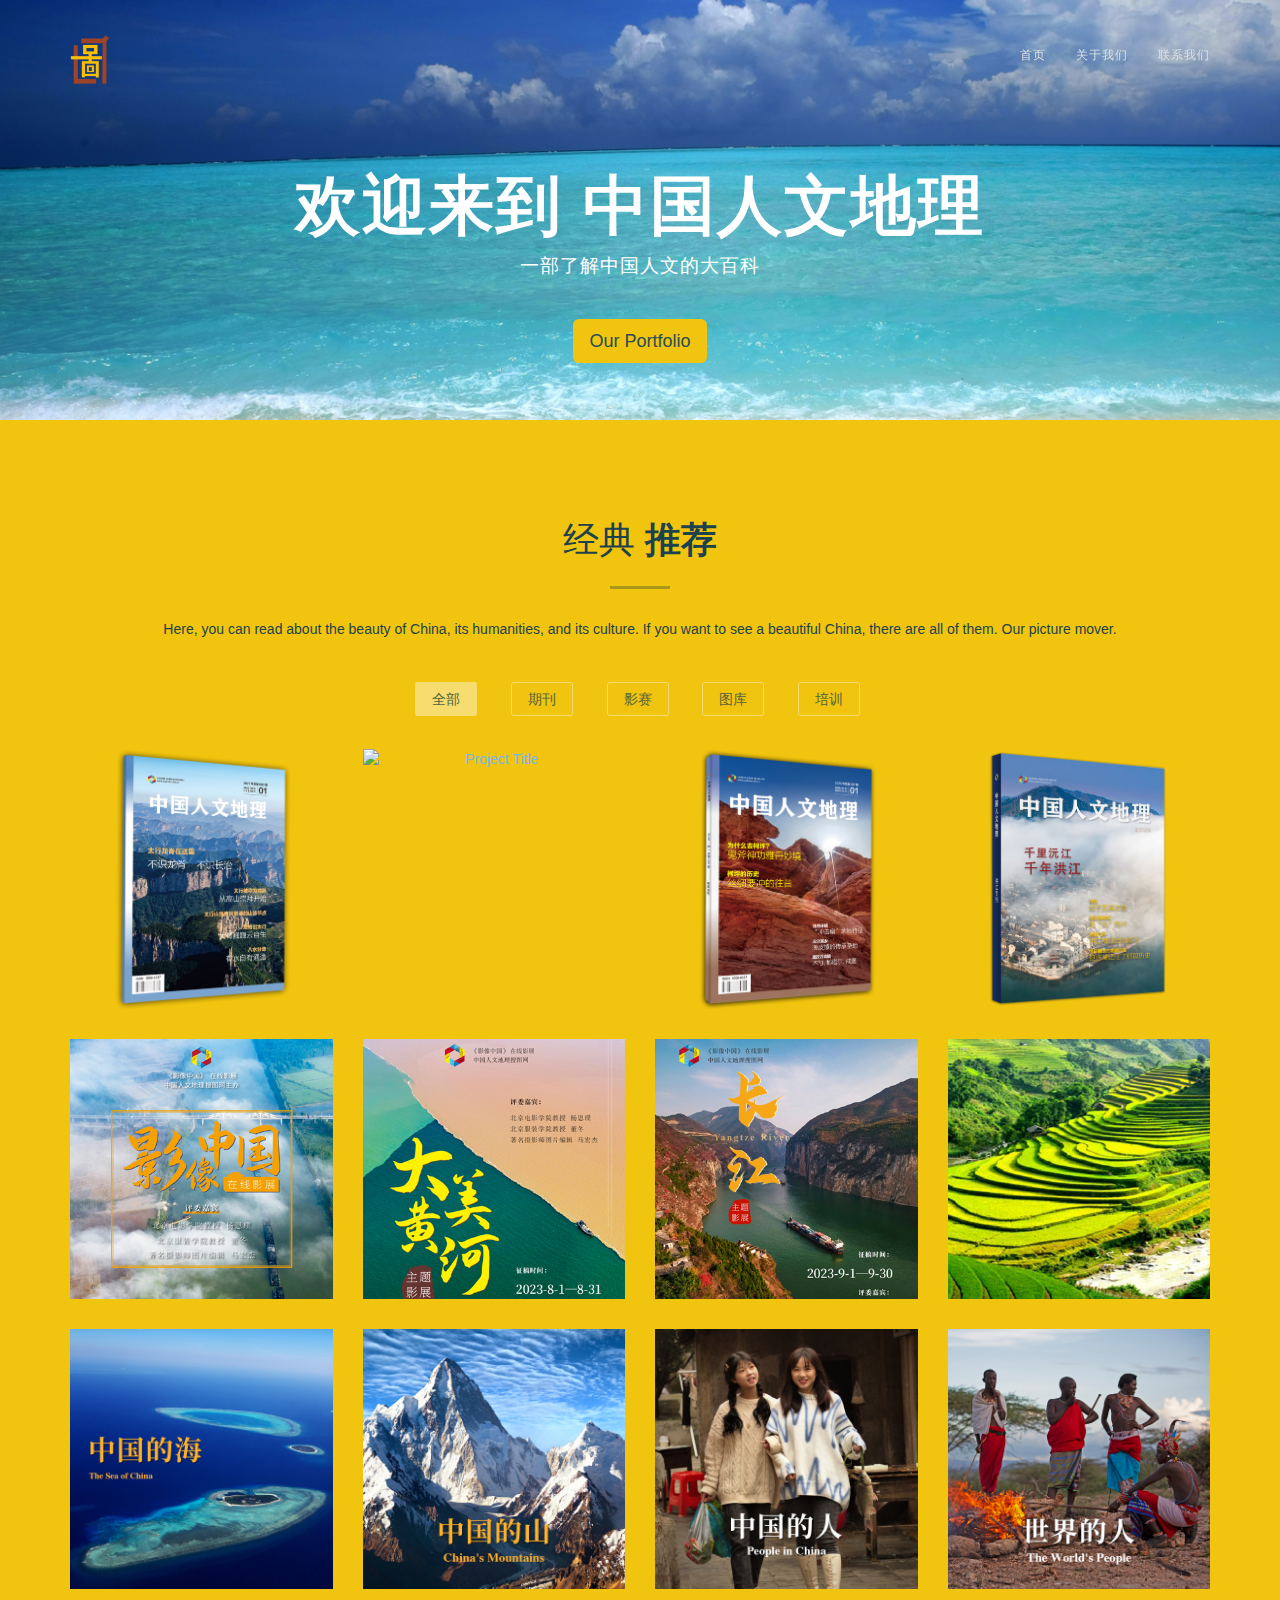
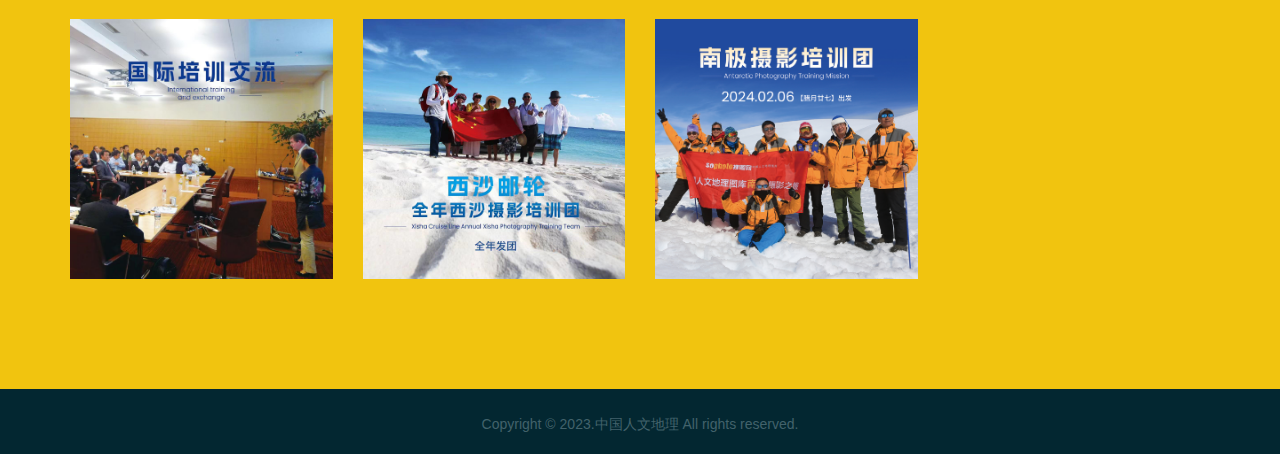
==== commit 3bbe5d35: "Add files via upload" ====
--- a/index.html
+++ b/index.html
@@ -173,7 +173,7 @@
 					  <div class="portfolio-item wow fadeInUp" data-wow-delay="2400ms" >
 						<div class="hover-bg"> <a href="https://mp.weixin.qq.com/s/NT1pnvYKmKYVOS2mfL1WcQ" class="portfolio-link" data-toggle="modal" target="_blank">
 						  <div class="hover-text">
-							<h4>中国海洋</h4>
+							<h4>中国长江</h4>
 							点击查看详情
 							<div class="clearfix"></div>
 							<i class="fa fa-plus"></i> </div>
@@ -184,10 +184,10 @@
 					<!--77-->
 					<div class="col-sm-6 col-md-3 col-lg-3 sapa">
 					  <div class="portfolio-item wow fadeInUp" data-wow-delay="1400ms">
-						<div class="hover-bg"> <a href="#portfolioModal7" class="portfolio-link" data-toggle="modal">
-						  <div class="hover-text">
-							<h4>Project Title</h4>
-							App Development, Branding
+						<div class="hover-bg"> <a href="https://mp.weixin.qq.com/s/HiNTpUqnMGRpNOUClK421g" class="portfolio-link" data-toggle="modal">
+						  <div class="hover-text">
+							<h4>中国海洋</h4>
+							点击查看详情
 							<div class="clearfix"></div>
 							<i class="fa fa-plus"></i> </div>
 						  <img src="images/07.jpg" class="img-responsive" alt="Project Title"> </a> </div>
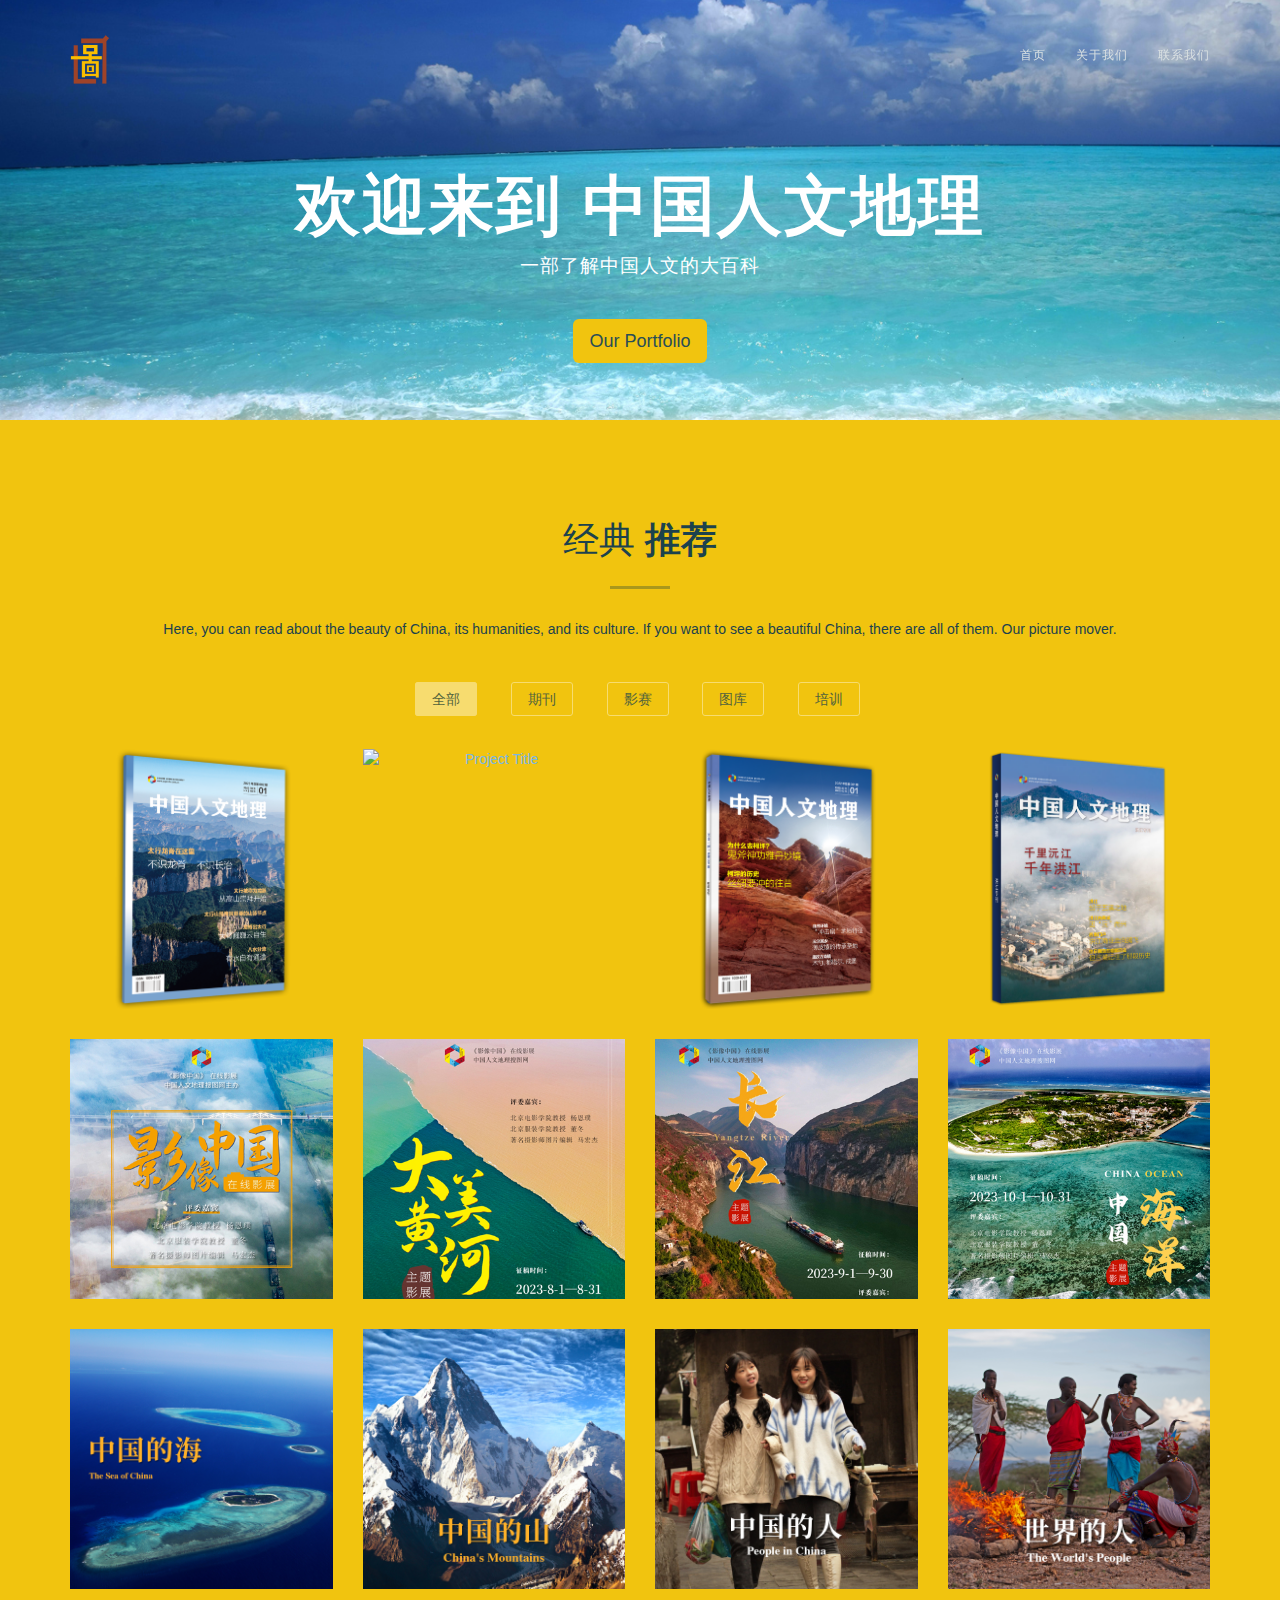
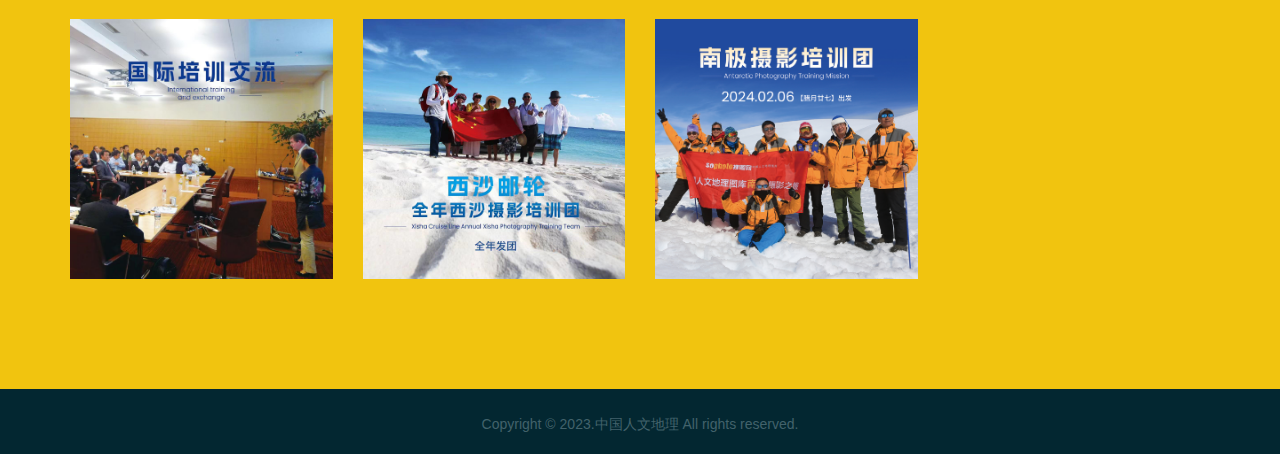
==== commit 6b3c8053: "Add files via upload" ====
--- a/index.html
+++ b/index.html
@@ -153,7 +153,7 @@
 					  <div class="portfolio-item wow fadeInUp" data-wow-delay="2200ms" >
 						<div class="hover-bg"> <a href="https://mp.weixin.qq.com/s/vfjtglxXBToI_3zAjSs1XA" class="portfolio-link" data-toggle="modal" target="_blank">
 						  <div class="hover-text">
-							<h4>大美中国</h4>
+							<h4>大美黄河</h4>
 							点击查看详情
 							<div class="clearfix"></div>
 							<i class="fa fa-plus"></i> </div>
@@ -184,7 +184,7 @@
 					<!--77-->
 					<div class="col-sm-6 col-md-3 col-lg-3 sapa">
 					  <div class="portfolio-item wow fadeInUp" data-wow-delay="1400ms">
-						<div class="hover-bg"> <a href="https://mp.weixin.qq.com/s/HiNTpUqnMGRpNOUClK421g" class="portfolio-link" data-toggle="modal">
+						<div class="hover-bg"> <a href="https://mp.weixin.qq.com/s/HiNTpUqnMGRpNOUClK421g" class="portfolio-link" data-toggle="modal" target="_blank">
 						  <div class="hover-text">
 							<h4>中国海洋</h4>
 							点击查看详情
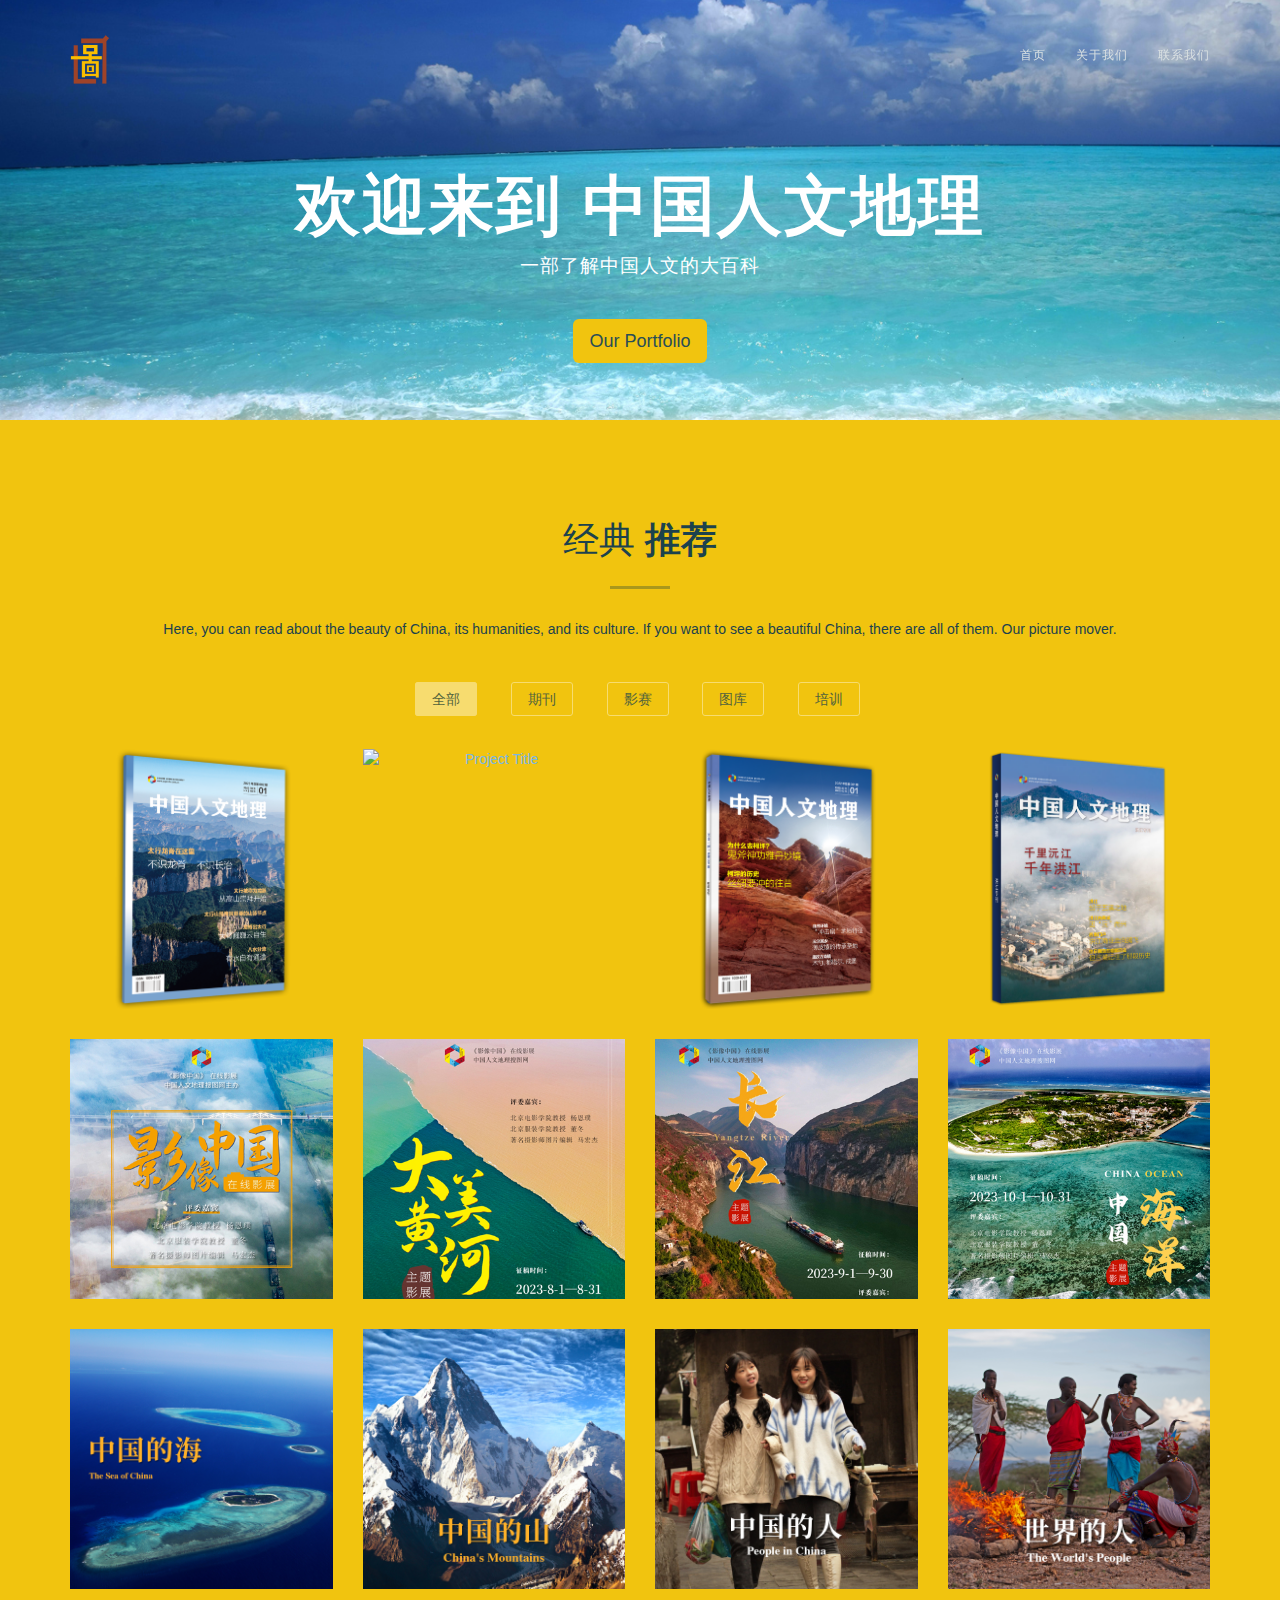
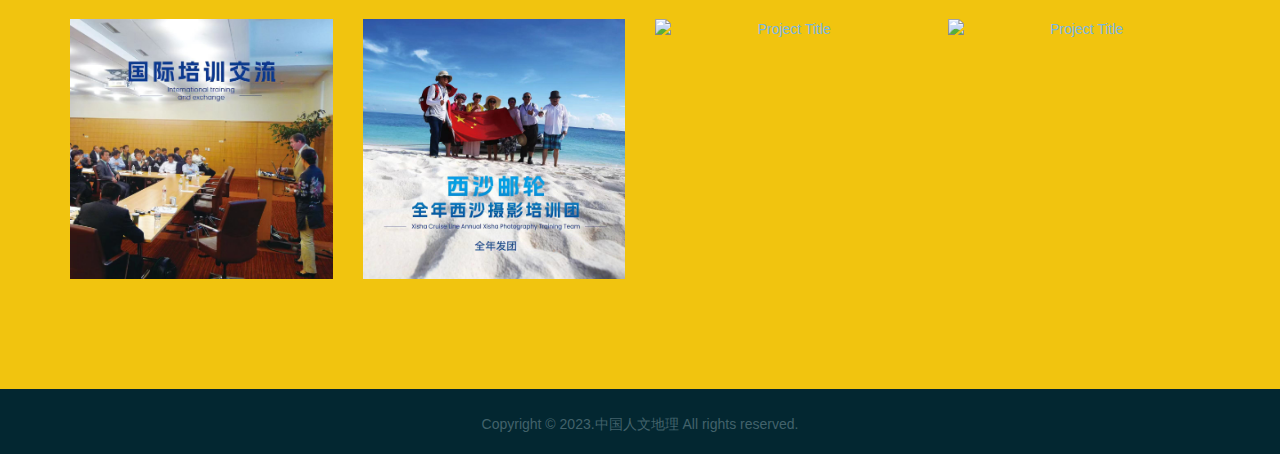
==== commit 525aba29: "Add files via upload" ====
--- a/index.html
+++ b/index.html
@@ -244,7 +244,7 @@
 					<!--培训-->
 					<div class="col-sm-6 col-md-3 col-lg-3 dubai">
 					  <div class="portfolio-item wow fadeInUp" data-wow-delay="800ms">
-						<div class="hover-bg"> <a href="javascript:void()" class="portfolio-link" data-toggle="modal" target="_blank">
+						<div class="hover-bg"> <a href="https://www.souphoto.com/international.html" class="portfolio-link" data-toggle="modal" target="_blank">
 						  <div class="hover-text">
 							<h4>国际培训交流</h4>
 							点击查看详情
@@ -256,7 +256,7 @@
 					</div>
 					<div class="col-sm-6 col-md-3 col-lg-3 dubai">
 					  <div class="portfolio-item wow fadeInUp" data-wow-delay="1000ms">
-						<div class="hover-bg"> <a href="javascript:void()" class="portfolio-link" data-toggle="modal" target="_blank">
+						<div class="hover-bg"> <a href="https://www.souphoto.com/xisha.html" class="portfolio-link" data-toggle="modal" target="_blank">
 						  <div class="hover-text">
 							<h4>西沙摄影培训团</h4>
 							点击查看详情
@@ -267,13 +267,24 @@
 					</div>
 					<div class="col-sm-6 col-md-3 col-lg-3 dubai">
 					  <div class="portfolio-item wow fadeInUp" data-wow-delay="1000ms">
-						<div class="hover-bg"> <a href="Antarctica.html" class="portfolio-link"  target="_blank">
-						  <div class="hover-text">
-							<h4>南极摄影培训团</h4>
-							点击查看详情
-							<div class="clearfix"></div>
-							<i class="fa fa-plus"></i> </div>
-						  <img src="images/training-03.jpg" class="img-responsive" alt="Project Title"> </a> </div>
+						<div class="hover-bg"> <a href="Türkiye.html" class="portfolio-link"  target="_blank">
+						  <div class="hover-text">
+							<h4>土耳其摄影之旅</h4>
+							点击查看详情
+							<div class="clearfix"></div>
+							<i class="fa fa-plus"></i> </div>
+						  <img src="images/Türkiye.jpg" class="img-responsive" alt="Project Title"> </a> </div>
+					  </div>
+					</div>
+					<div class="col-sm-6 col-md-3 col-lg-3 dubai">
+					  <div class="portfolio-item wow fadeInUp" data-wow-delay="1000ms">
+						<div class="hover-bg"> <a href="visa.html" class="portfolio-link"  target="_blank">
+						  <div class="hover-text">
+							<h4>摄影签证助理</h4>
+							点击查看详情
+							<div class="clearfix"></div>
+							<i class="fa fa-plus"></i> </div>
+						  <img src="images/passport.jpg" class="img-responsive" alt="Project Title"> </a> </div>
 					  </div>
 					</div>
 				</div>
